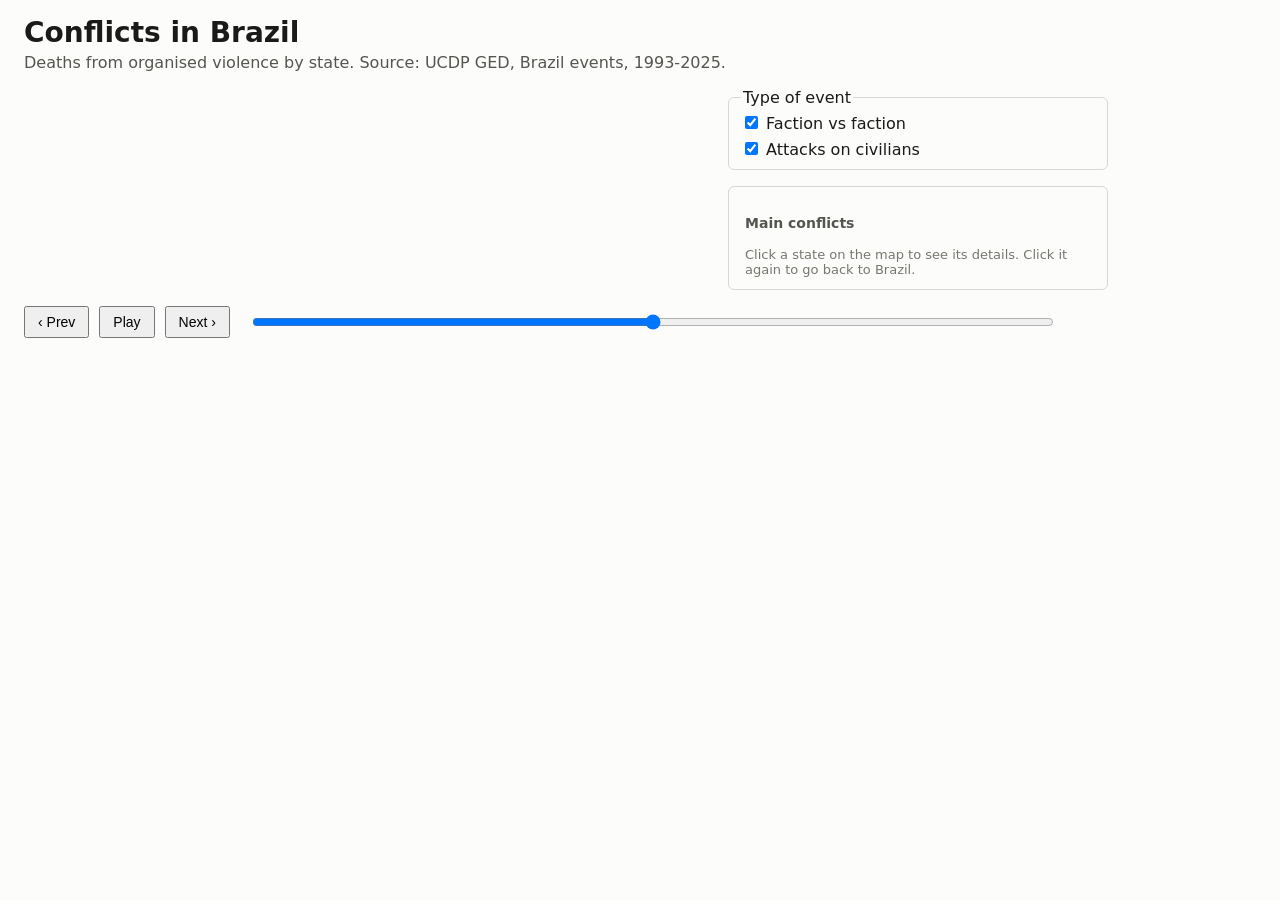
==== view1.html @ 88103f3a "First view" ====
<!DOCTYPE html>
<html lang="en">
<head>
    <meta charset="utf-8">
    <meta name="viewport" content="width=device-width, initial-scale=1">
    <title>Conflicts in Brazil - View 1</title>
    <link rel="stylesheet" href="style.css">

    <!--
        Used for loading the data, the map projection (d3.geoPath), the colour scale
        and the DOM updates. It uses the global object d3.
    -->
    <script src="https://d3js.org/d3.v7.min.js"></script>
</head>
<body>
    <header>
        <h1>Conflicts in Brazil</h1>
        <p>Deaths from organised violence by state. Source: UCDP GED, Brazil events, 1993-2025.</p>
    </header>

    <main>
        <section id="mapArea">
            <div id="map"></div>
            <div id="legend"></div>
        </section>

        <aside>
            <fieldset id="typeFilter">
                <legend>Type of event</legend>
                <label><input type="checkbox" value="faction" checked> Faction vs faction</label>
                <label><input type="checkbox" value="civilians" checked> Attacks on civilians</label>
            </fieldset>

            <div id="panel">
                <div class="panelHeader">
                    <h2 id="panelName"></h2>
                    <span id="panelYear"></span>
                </div>
                <p id="panelNumbers"></p>
                <h3>Main conflicts</h3>
                <div id="conflictList"></div>
                <p id="panelHint">Click a state on the map to see its details. Click it again to go back to Brazil.</p>
            </div>
        </aside>
    </main>

    <section id="controls">
        <button id="prevButton" aria-label="Previous year">&lsaquo; Prev</button>
        <button id="playButton" aria-label="Play through the years">Play</button>
        <button id="nextButton" aria-label="Next year">Next &rsaquo;</button>
        <span id="minYear"></span>
        <input id="yearSlider" type="range" step="1" aria-label="Year">
        <span id="maxYear"></span>
        <strong id="yearLabel"></strong>
    </section>

    <div id="tooltip"></div>

    <script src="view1.js"></script>
</body>
</html>
---- style.css ----
body {
    margin: 0;
    padding: 16px 24px;
    font-family: system-ui, sans-serif;
    color: #1a1a19;
    background: #fcfcfb;
}

header h1 {
    margin: 0;
    font-size: 28px;
}

header p {
    margin: 4px 0 16px;
    color: #55554f;
}

main {
    display: flex;
    gap: 24px;
    align-items: flex-start;
}

#mapArea {
    flex: 1 1 60%;
    max-width: 680px;
}

#map svg {
    width: 100%;
    height: auto;
}

.state {
    stroke: #fcfcfb;
    stroke-width: 1;
    cursor: pointer;
}

.state:hover {
    stroke: #1a1a19;
    stroke-width: 1.5;
}

.state.selected {
    stroke: #1a1a19;
    stroke-width: 3;
}

.stateLabel {
    font-size: 10px;
    text-anchor: middle;
    pointer-events: none;
}

#legend {
    display: flex;
    align-items: center;
    gap: 14px;
    font-size: 13px;
    color: #55554f;
}

#legend span {
    display: inline-flex;
    align-items: center;
    gap: 5px;
}

#legend i {
    width: 16px;
    height: 12px;
    border-radius: 2px;
    display: inline-block;
}

aside {
    flex: 1 1 40%;
    max-width: 380px;
}

#typeFilter {
    display: flex;
    flex-direction: column;
    gap: 6px;
    margin: 0 0 16px;
    border: 1px solid #d8d7d2;
    border-radius: 6px;
}

#panel {
    border: 1px solid #d8d7d2;
    border-radius: 6px;
    padding: 12px 16px;
}

.panelHeader {
    display: flex;
    justify-content: space-between;
    align-items: baseline;
}

#panel h2 {
    margin: 0;
    font-size: 22px;
}

#panel h3 {
    margin: 16px 0 6px;
    font-size: 14px;
    color: #55554f;
}

#panelNumbers {
    margin: 8px 0 0;
    font-size: 18px;
}

#panelHint {
    margin: 16px 0 0;
    font-size: 13px;
    color: #77776f;
}

.conflictRow {
    margin-bottom: 8px;
    font-size: 14px;
}

.conflictBar {
    display: flex;
    align-items: center;
    gap: 8px;
}

.conflictBar div {
    height: 8px;
    border-radius: 0 4px 4px 0;
    background: #256abf;
}

#controls {
    display: flex;
    align-items: center;
    gap: 10px;
    margin-top: 16px;
    max-width: 1100px;
}

#controls button {
    padding: 6px 12px;
    font-size: 14px;
    cursor: pointer;
}

#yearSlider {
    flex: 1;
}

#yearLabel {
    min-width: 48px;
    font-size: 20px;
}

#tooltip {
    position: fixed;
    display: none;
    padding: 6px 10px;
    font-size: 13px;
    color: #fcfcfb;
    background: #1a1a19;
    border-radius: 4px;
    pointer-events: none;
}

@media (max-width: 800px) {
    main {
        flex-direction: column;
    }
}
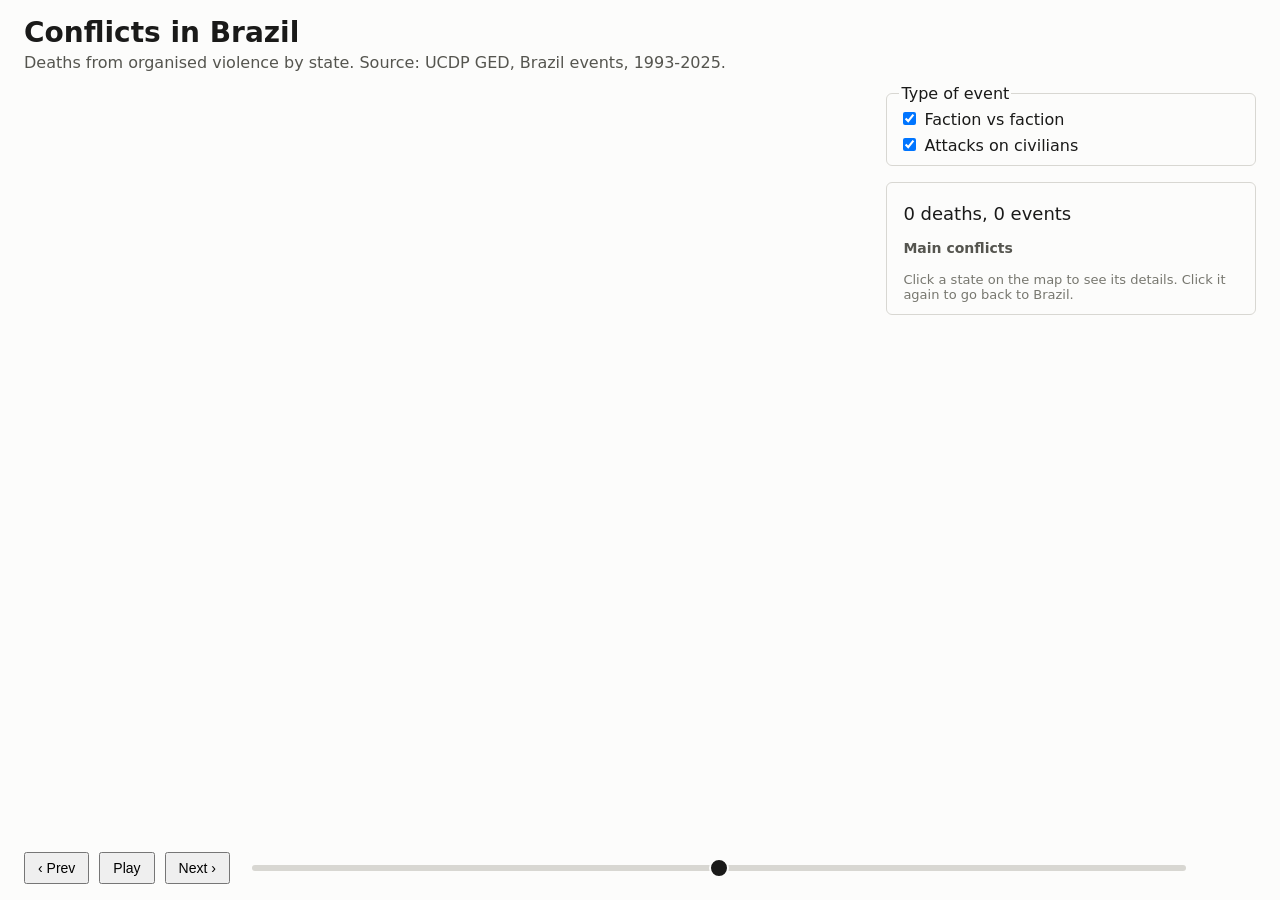
==== commit ccfaf99b: "smoother transitions in video player" ====
--- a/view1.html
+++ b/view1.html
@@ -36,7 +36,7 @@
                     <h2 id="panelName"></h2>
                     <span id="panelYear"></span>
                 </div>
-                <p id="panelNumbers"></p>
+                <p id="panelNumbers"><span id="panelDeaths">0</span> deaths, <span id="panelEvents">0</span> events</p>
                 <h3>Main conflicts</h3>
                 <div id="conflictList"></div>
                 <p id="panelHint">Click a state on the map to see its details. Click it again to go back to Brazil.</p>
--- a/style.css
+++ b/style.css
@@ -1,6 +1,10 @@
 body {
     margin: 0;
     padding: 16px 24px;
+    height: 100vh;
+    box-sizing: border-box;
+    display: flex;
+    flex-direction: column;
     font-family: system-ui, sans-serif;
     color: #1a1a19;
     background: #fcfcfb;
@@ -12,24 +16,33 @@
 }
 
 header p {
-    margin: 4px 0 16px;
+    margin: 4px 0 12px;
     color: #55554f;
 }
 
+/* the main area takes all the space left between the title and the slider */
 main {
+    flex: 1;
+    min-height: 0;
     display: flex;
     gap: 24px;
-    align-items: flex-start;
 }
 
 #mapArea {
-    flex: 1 1 60%;
-    max-width: 680px;
+    flex: 1;
+    min-width: 0;
+    display: flex;
+    flex-direction: column;
+}
+
+#map {
+    flex: 1;
+    min-height: 0;
 }
 
 #map svg {
     width: 100%;
-    height: auto;
+    height: 100%;
 }
 
 .state {
@@ -58,6 +71,7 @@
     display: flex;
     align-items: center;
     gap: 14px;
+    padding-top: 8px;
     font-size: 13px;
     color: #55554f;
 }
@@ -76,8 +90,8 @@
 }
 
 aside {
-    flex: 1 1 40%;
-    max-width: 380px;
+    flex: 0 0 clamp(320px, 30%, 480px);
+    overflow-y: auto;
 }
 
 #typeFilter {
@@ -144,8 +158,7 @@
     display: flex;
     align-items: center;
     gap: 10px;
-    margin-top: 16px;
-    max-width: 1100px;
+    padding-top: 12px;
 }
 
 #controls button {
@@ -154,8 +167,44 @@
     cursor: pointer;
 }
 
+/* one grey track and one round handle: no colour on the left side, so it does not look like a range */
 #yearSlider {
     flex: 1;
+    height: 20px;
+    background: transparent;
+    -webkit-appearance: none;
+    appearance: none;
+    cursor: pointer;
+}
+
+#yearSlider::-webkit-slider-runnable-track {
+    height: 6px;
+    border-radius: 3px;
+    background: #d8d7d2;
+}
+
+#yearSlider::-webkit-slider-thumb {
+    -webkit-appearance: none;
+    width: 20px;
+    height: 20px;
+    margin-top: -7px;
+    border: 2px solid #fcfcfb;
+    border-radius: 50%;
+    background: #1a1a19;
+}
+
+#yearSlider::-moz-range-track {
+    height: 6px;
+    border-radius: 3px;
+    background: #d8d7d2;
+}
+
+#yearSlider::-moz-range-thumb {
+    width: 16px;
+    height: 16px;
+    border: 2px solid #fcfcfb;
+    border-radius: 50%;
+    background: #1a1a19;
 }
 
 #yearLabel {
@@ -174,8 +223,21 @@
     pointer-events: none;
 }
 
+/* narrow screens: stack the map and the panel, and let the page scroll */
 @media (max-width: 800px) {
+    body {
+        height: auto;
+    }
+
     main {
         flex-direction: column;
     }
-}
+
+    #map {
+        height: 70vh;
+    }
+
+    aside {
+        flex: none;
+    }
+}
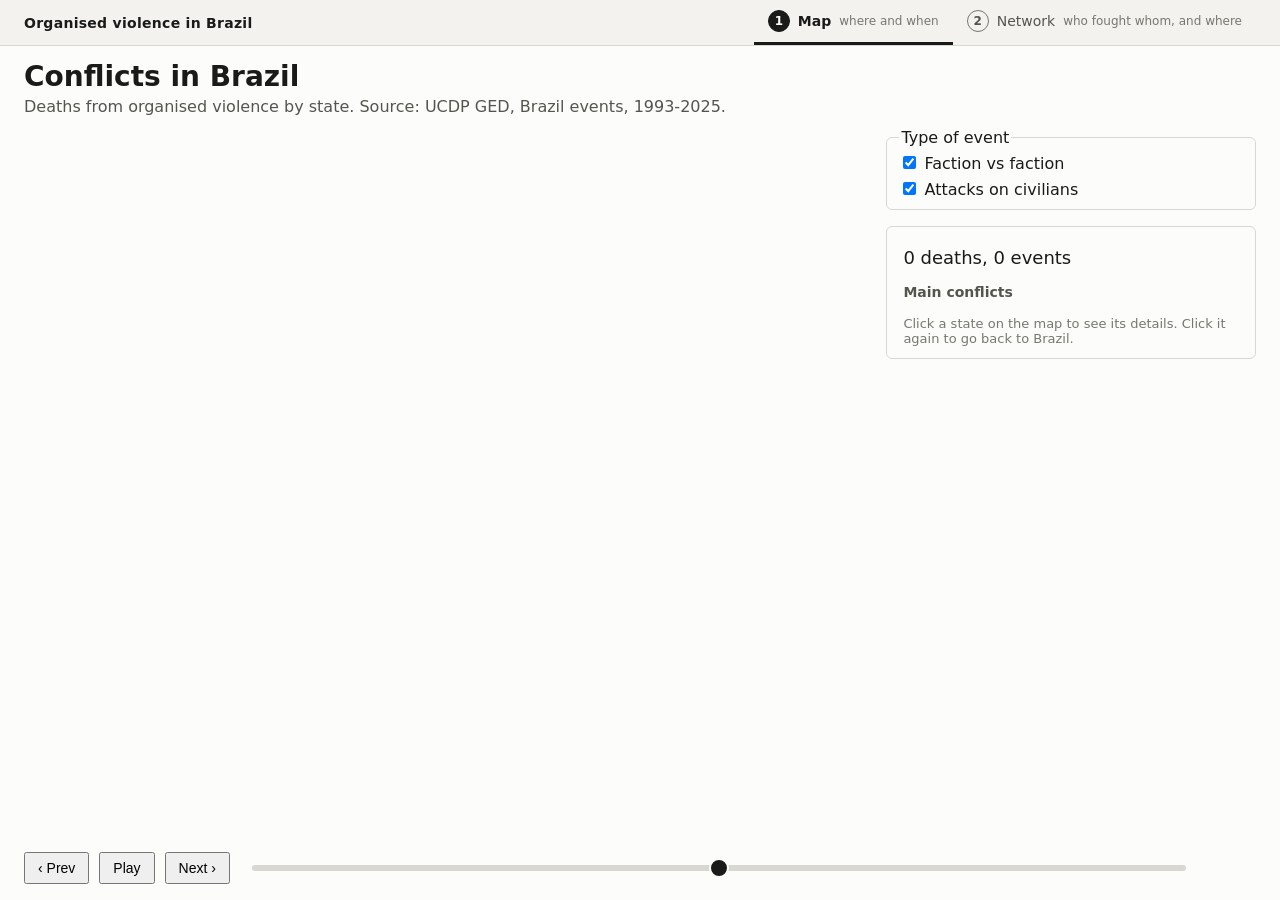
==== commit 27b6e077: "fix: slider in view 1 now works" ====
--- a/view1.html
+++ b/view1.html
@@ -13,6 +13,14 @@
     <script src="https://d3js.org/d3.v7.min.js"></script>
 </head>
 <body>
+    <nav class="navbar" aria-label="Views">
+        <span class="navBrand">Organised violence in Brazil</span>
+        <ul>
+            <li><a href="view1.html" aria-current="page"><span class="navNumber">1</span> Map <small>where and when</small></a></li>
+            <li><a href="view2.html"><span class="navNumber">2</span> Network <small>who fought whom, and where</small></a></li>
+        </ul>
+    </nav>
+
     <header>
         <h1>Conflicts in Brazil</h1>
         <p>Deaths from organised violence by state. Source: UCDP GED, Brazil events, 1993-2025.</p>
--- a/style.css
+++ b/style.css
@@ -223,6 +223,366 @@
     pointer-events: none;
 }
 
+/* ---------------------------------------------------------------- shared: links between the views */
+
+/* a full-width bar: the negative margins cancel the padding of the body */
+.navbar {
+    flex: none;
+    display: flex;
+    align-items: stretch;
+    justify-content: space-between;
+    flex-wrap: wrap;
+    gap: 0 24px;
+    margin: -16px -24px 14px;
+    padding: 0 24px;
+    border-bottom: 1px solid #d8d7d2;
+    background: #f3f2ef;
+}
+
+.navBrand {
+    display: flex;
+    align-items: center;
+    padding: 10px 0;
+    font-size: 14px;
+    font-weight: bold;
+    letter-spacing: 0.02em;
+}
+
+.navbar ul {
+    display: flex;
+    margin: 0;
+    padding: 0;
+    list-style: none;
+}
+
+/* each view is a tab: number, name and the question it answers */
+.navbar a {
+    display: flex;
+    align-items: center;
+    gap: 8px;
+    height: 100%;
+    box-sizing: border-box;
+    padding: 10px 14px;
+    border-bottom: 3px solid transparent;
+    color: #55554f;
+    font-size: 14px;
+    text-decoration: none;
+}
+
+.navbar a:hover {
+    color: #1a1a19;
+    background: #e6e5e1;
+}
+
+.navbar a:focus-visible {
+    outline: 2px solid #256abf;
+    outline-offset: -2px;
+}
+
+.navbar a[aria-current="page"] {
+    color: #1a1a19;
+    font-weight: bold;
+    border-bottom-color: #1a1a19;
+}
+
+.navNumber {
+    display: inline-grid;
+    place-items: center;
+    width: 20px;
+    height: 20px;
+    border-radius: 50%;
+    border: 1px solid #77766f;
+    font-size: 12px;
+    font-weight: bold;
+}
+
+.navbar a[aria-current="page"] .navNumber {
+    color: #fcfcfb;
+    background: #1a1a19;
+    border-color: #1a1a19;
+}
+
+.navbar small {
+    color: #77776f;
+    font-size: 12px;
+    font-weight: normal;
+}
+
+
+/* ---------------------------------------------------------------- View 2 */
+
+.headerRow {
+    display: flex;
+    justify-content: space-between;
+    align-items: flex-start;
+    gap: 24px;
+    flex-wrap: wrap;
+}
+
+#typeFilter.inline {
+    flex-direction: row;
+    align-items: center;
+    gap: 16px;
+    margin: 4px 0 12px;
+}
+
+.viewArea {
+    flex: 1;
+    min-width: 0;
+    display: flex;
+    flex-direction: column;
+}
+
+.frame {
+    flex: 1;
+    min-height: 0;
+    border: 1px solid #d8d7d2;
+    border-radius: 6px;
+    /* the zoomed map must not spill outside its frame */
+    overflow: hidden;
+}
+
+.frame svg {
+    width: 100%;
+    height: 100%;
+    display: block;
+}
+
+.legendRow {
+    display: flex;
+    flex-wrap: wrap;
+    align-items: center;
+    gap: 6px 18px;
+    padding-top: 8px;
+    font-size: 13px;
+    color: #55554f;
+}
+
+.legendRow span {
+    display: inline-flex;
+    align-items: center;
+    gap: 5px;
+}
+
+.legendRow i {
+    width: 16px;
+    height: 12px;
+    border-radius: 2px;
+    display: inline-block;
+}
+
+.legendLine {
+    stroke: #55554f;
+    stroke-width: 3;
+}
+
+.background {
+    fill: transparent;
+}
+
+.link {
+    stroke: #77766f;
+}
+
+/* attacks on civilians: dotted, as in the sketch */
+.link.civilians,
+.legendLine.civilians {
+    stroke-dasharray: 2 5;
+    stroke-linecap: round;
+}
+
+.link.active {
+    stroke: #1a1a19;
+}
+
+.link.faded {
+    stroke: #c9c8c3;
+}
+
+.hit {
+    stroke: transparent;
+    stroke-width: 14;
+    cursor: pointer;
+}
+
+.node {
+    cursor: grab;
+}
+
+.node circle {
+    fill: #e6e5e1;
+    stroke: #1a1a19;
+    stroke-width: 1.5;
+}
+
+.node.related circle {
+    fill: #9b9a94;
+}
+
+.node.selected circle {
+    fill: #1a1a19;
+    stroke-width: 3;
+}
+
+/* white halo so the labels stay readable over the links */
+.node text {
+    font-size: 11px;
+    paint-order: stroke;
+    stroke: #fcfcfb;
+    stroke-width: 3.5px;
+    stroke-linejoin: round;
+    pointer-events: none;
+}
+
+/* the states are scaled by the zoom: non-scaling-stroke keeps the borders thin */
+.outline {
+    fill: #f3f2ef;
+    stroke: #c9c8c3;
+    stroke-width: 0.8;
+    vector-effect: non-scaling-stroke;
+    cursor: pointer;
+    transition: fill 0.3s;
+}
+
+.outline:hover {
+    fill: #e6e5e1;
+}
+
+.outline.selected {
+    fill: #fcfcfb;
+    stroke: #1a1a19;
+    stroke-width: 2;
+}
+
+.outline.faded {
+    fill: #f8f7f5;
+    stroke: #e3e2de;
+}
+
+.place {
+    fill-opacity: 0.8;
+    stroke: #1a1a19;
+    stroke-width: 0.8;
+}
+
+.areaTitle {
+    display: flex;
+    align-items: center;
+    justify-content: space-between;
+    gap: 12px;
+    min-height: 30px;
+    margin-bottom: 6px;
+}
+
+.areaTitle h2 {
+    margin: 0;
+    font-size: 16px;
+}
+
+.areaTitle button {
+    padding: 4px 10px;
+    font-size: 13px;
+    cursor: pointer;
+}
+
+#caption p {
+    margin: 4px 0 0;
+    font-size: 14px;
+}
+
+#captionTitle {
+    font-weight: bold;
+    font-size: 16px;
+}
+
+#captionTitle.hint {
+    font-weight: normal;
+}
+
+#captionNote {
+    color: #77776f;
+    font-size: 12px;
+}
+
+/* two range inputs on top of each other: only the handles take the mouse */
+#yearRange {
+    position: relative;
+    flex: 1;
+    height: 20px;
+}
+
+.rangeTrack {
+    position: absolute;
+    left: 0;
+    right: 0;
+    top: 7px;
+    height: 6px;
+    border-radius: 3px;
+    background: #d8d7d2;
+}
+
+#rangeFill {
+    position: absolute;
+    top: 0;
+    height: 6px;
+    background: #55554f;
+}
+
+#yearRange input {
+    position: absolute;
+    left: 0;
+    top: 0;
+    width: 100%;
+    height: 20px;
+    margin: 0;
+    background: transparent;
+    pointer-events: none;
+    -webkit-appearance: none;
+    appearance: none;
+}
+
+#yearRange input::-webkit-slider-runnable-track {
+    height: 20px;
+    background: transparent;
+}
+
+#yearRange input::-webkit-slider-thumb {
+    -webkit-appearance: none;
+    pointer-events: auto;
+    box-sizing: border-box;
+    width: 20px;
+    height: 20px;
+    border: 2px solid #fcfcfb;
+    border-radius: 50%;
+    background: #1a1a19;
+    cursor: grab;
+}
+
+#yearRange input::-moz-range-track {
+    background: transparent;
+}
+
+#yearRange input::-moz-range-thumb {
+    pointer-events: auto;
+    box-sizing: border-box;
+    width: 20px;
+    height: 20px;
+    border: 2px solid #fcfcfb;
+    border-radius: 50%;
+    background: #1a1a19;
+    cursor: grab;
+}
+
+#controls label {
+    white-space: nowrap;
+    font-size: 14px;
+}
+
+#yearLabel.range {
+    min-width: 96px;
+}
+
+
 /* narrow screens: stack the map and the panel, and let the page scroll */
 @media (max-width: 800px) {
     body {
@@ -237,6 +597,16 @@
         height: 70vh;
     }
 
+    .frame {
+        flex: none;
+        height: 70vh;
+    }
+
+    /* the questions next to the tab names do not fit on a phone */
+    .navbar small {
+        display: none;
+    }
+
     aside {
         flex: none;
     }
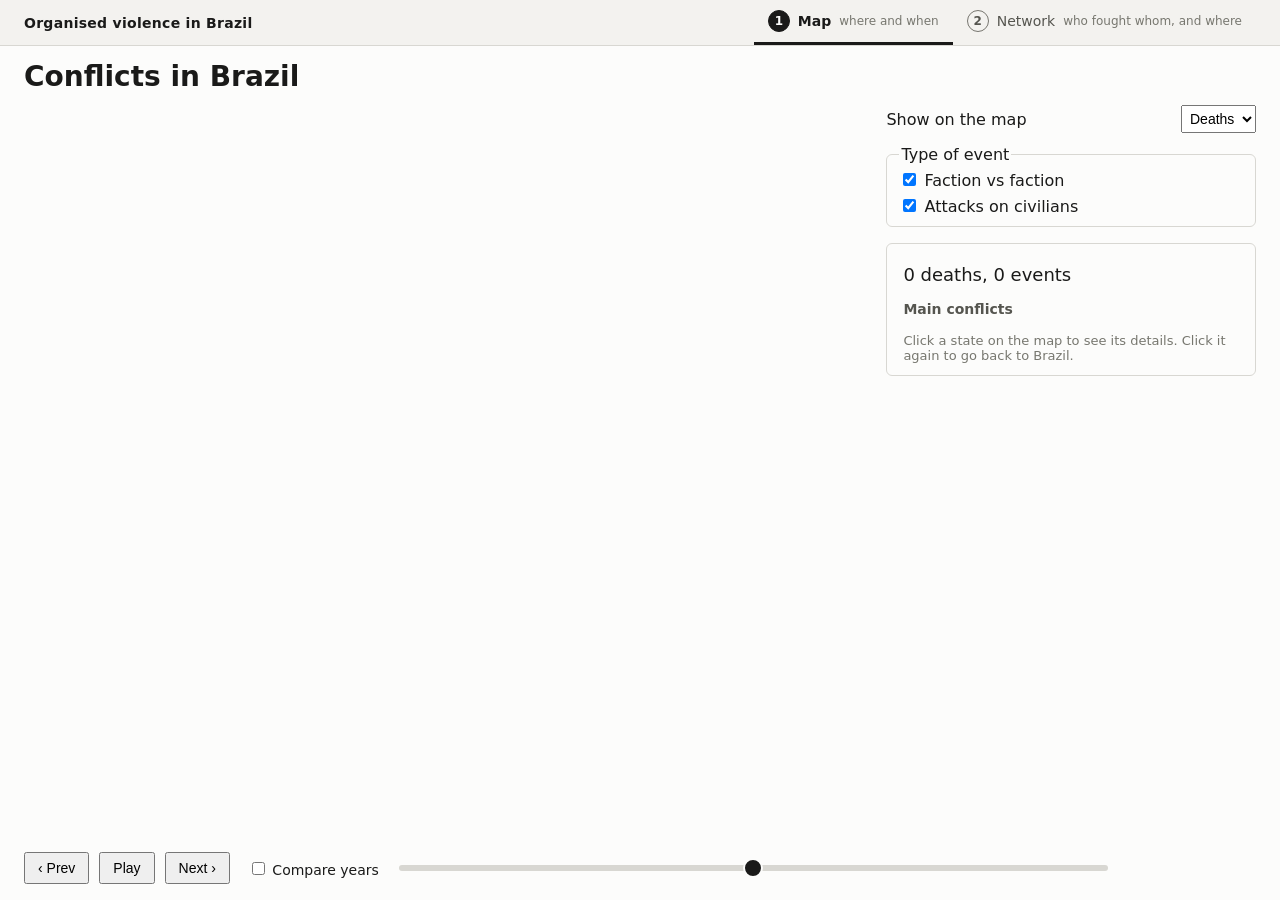
==== commit d2533d92: "Add compare" ====
--- a/view1.html
+++ b/view1.html
@@ -23,7 +23,7 @@
 
     <header>
         <h1>Conflicts in Brazil</h1>
-        <p>Deaths from organised violence by state. Source: UCDP GED, Brazil events, 1993-2025.</p>
+        <p id="subtitle"></p>
     </header>
 
     <main>
@@ -33,6 +33,13 @@
         </section>
 
         <aside>
+            <label id="metricPicker">Show on the map
+                <select id="metricSelect">
+                    <option value="deaths">Deaths</option>
+                    <option value="events">Events</option>
+                </select>
+            </label>
+
             <fieldset id="typeFilter">
                 <legend>Type of event</legend>
                 <label><input type="checkbox" value="faction" checked> Faction vs faction</label>
@@ -45,7 +52,8 @@
                     <span id="panelYear"></span>
                 </div>
                 <p id="panelNumbers"><span id="panelDeaths">0</span> deaths, <span id="panelEvents">0</span> events</p>
-                <h3>Main conflicts</h3>
+                <p id="panelCompare"></p>
+                <h3 id="conflictTitle">Main conflicts</h3>
                 <div id="conflictList"></div>
                 <p id="panelHint">Click a state on the map to see its details. Click it again to go back to Brazil.</p>
             </div>
@@ -56,8 +64,13 @@
         <button id="prevButton" aria-label="Previous year">&lsaquo; Prev</button>
         <button id="playButton" aria-label="Play through the years">Play</button>
         <button id="nextButton" aria-label="Next year">Next &rsaquo;</button>
+        <label id="compareLabel"><input type="checkbox" id="compareToggle"> Compare years</label>
         <span id="minYear"></span>
-        <input id="yearSlider" type="range" step="1" aria-label="Year">
+        <div id="yearRange" class="compareRange">
+            <div class="rangeTrack"><div id="rangeFill"></div></div>
+            <input id="baseSlider" type="range" step="1" aria-label="Year to compare with" hidden>
+            <input id="yearSlider" type="range" step="1" aria-label="Year">
+        </div>
         <span id="maxYear"></span>
         <strong id="yearLabel"></strong>
     </section>
--- a/style.css
+++ b/style.css
@@ -72,6 +72,9 @@
     align-items: center;
     gap: 14px;
     padding-top: 8px;
+    /* the same height in both modes (the compare colour bar is taller), so the page does not move */
+    height: 44px;
+    box-sizing: border-box;
     font-size: 13px;
     color: #55554f;
 }
@@ -94,6 +97,19 @@
     overflow-y: auto;
 }
 
+#metricPicker {
+    display: flex;
+    align-items: center;
+    justify-content: space-between;
+    gap: 8px;
+    margin-bottom: 12px;
+}
+
+#metricSelect {
+    padding: 4px;
+    font-size: 14px;
+}
+
 #typeFilter {
     display: flex;
     flex-direction: column;
@@ -168,47 +184,46 @@
 }
 
 /* one grey track and one round handle: no colour on the left side, so it does not look like a range */
-#yearSlider {
-    flex: 1;
-    height: 20px;
-    background: transparent;
-    -webkit-appearance: none;
-    appearance: none;
-    cursor: pointer;
-}
-
-#yearSlider::-webkit-slider-runnable-track {
-    height: 6px;
-    border-radius: 3px;
-    background: #d8d7d2;
-}
-
-#yearSlider::-webkit-slider-thumb {
-    -webkit-appearance: none;
-    width: 20px;
-    height: 20px;
-    margin-top: -7px;
-    border: 2px solid #fcfcfb;
-    border-radius: 50%;
-    background: #1a1a19;
-}
-
-#yearSlider::-moz-range-track {
-    height: 6px;
-    border-radius: 3px;
-    background: #d8d7d2;
-}
-
-#yearSlider::-moz-range-thumb {
-    width: 16px;
-    height: 16px;
-    border: 2px solid #fcfcfb;
-    border-radius: 50%;
-    background: #1a1a19;
+#compareLabel {
+    white-space: nowrap;
+    margin-left: 8px;
+}
+
+#panelCompare {
+    display: none;
+    margin: 4px 0 0;
+    font-size: 14px;
+    color: #55554f;
+}
+
+/* the colour bar of the compare mode: the marks sit under the bar, centred on their position */
+#legend .changeLegend {
+    position: relative;
+    display: block;
+    width: 260px;
+    height: 34px;
+    margin: 0 24px 0 28px;
+    align-self: flex-start;
+}
+
+#legend .changeBar {
+    display: block;
+    width: 100%;
+    height: 12px;
+    border-radius: 2px;
+}
+
+#legend .changeLegend b {
+    position: absolute;
+    top: 16px;
+    transform: translateX(-50%);
+    font-size: 12px;
+    font-weight: 400;
 }
 
 #yearLabel {
-    min-width: 48px;
+    min-width: 128px;
+    text-align: right;
     font-size: 20px;
 }
 
@@ -448,6 +463,18 @@
     fill: #e6e5e1;
 }
 
+/* state codes on the map of View 2: grey text with a light halo so the dots do not hide them */
+.outlineLabel {
+    font-size: 10px;
+    text-anchor: middle;
+    fill: #66655f;
+    stroke: #f3f2ef;
+    stroke-width: 2px;
+    paint-order: stroke;
+    stroke-linejoin: round;
+    pointer-events: none;
+}
+
 .outline.selected {
     fill: #fcfcfb;
     stroke: #1a1a19;
@@ -483,6 +510,11 @@
     padding: 4px 10px;
     font-size: 13px;
     cursor: pointer;
+}
+
+.areaTitle button[aria-pressed="true"] {
+    color: #fcfcfb;
+    background: #1a1a19;
 }
 
 #caption p {
@@ -558,6 +590,11 @@
     cursor: grab;
 }
 
+/* Firefox paints the part before the handle by default, this removes it */
+#yearRange input::-moz-range-progress {
+    background: transparent;
+}
+
 #yearRange input::-moz-range-track {
     background: transparent;
 }
@@ -611,3 +648,14 @@
         flex: none;
     }
 }
+
+/* View 1: the fill between the two handles of the compare mode is black, and a single handle
+   can be moved by clicking anywhere on the track (with two handles only the handles take the mouse) */
+.compareRange #rangeFill {
+    background: #1a1a19;
+}
+
+#yearRange:not(.comparing) #yearSlider {
+    pointer-events: auto;
+    cursor: pointer;
+}
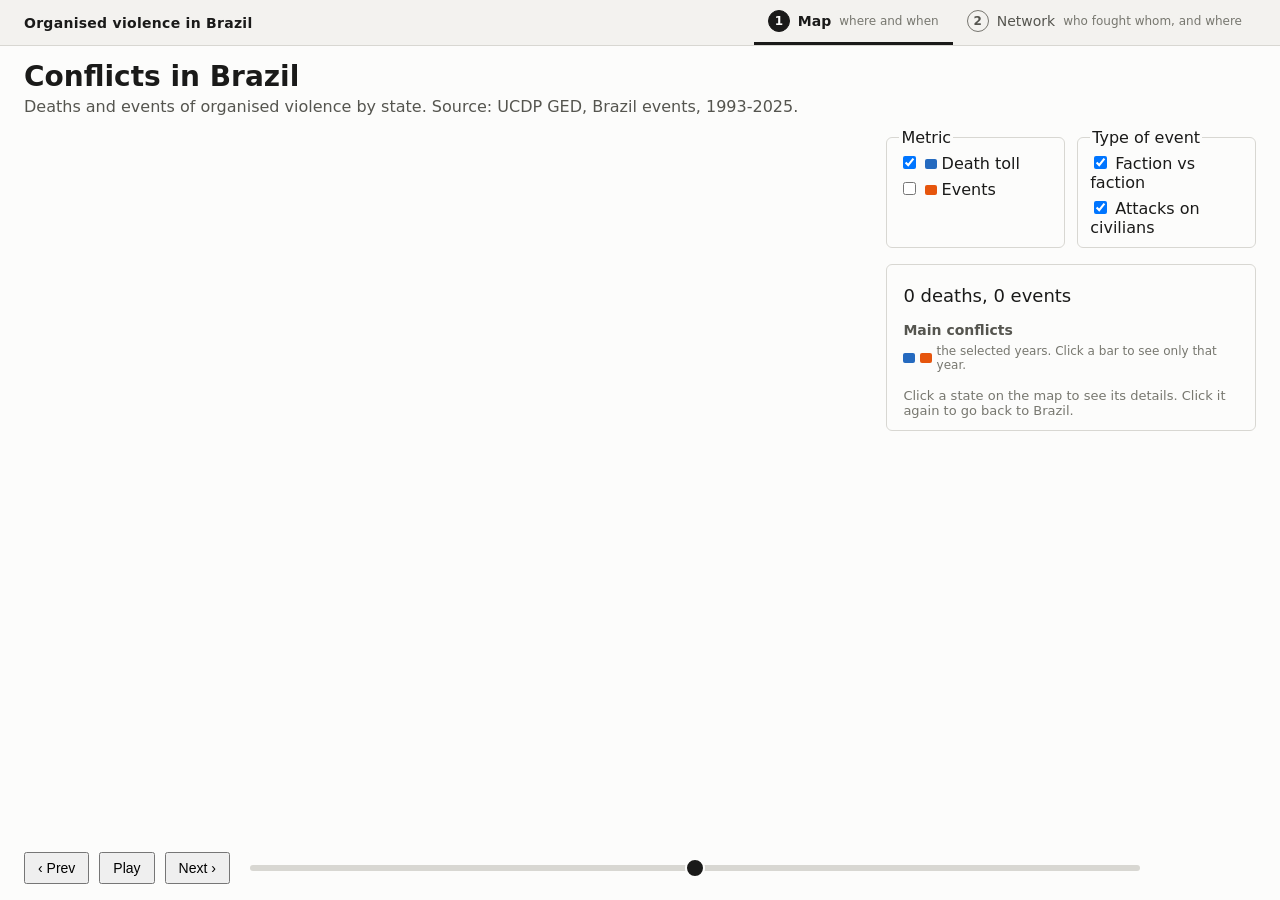
==== commit aca73c46: "map per metric in view1; year slider fixed" ====
--- a/view1.html
+++ b/view1.html
@@ -7,8 +7,8 @@
     <link rel="stylesheet" href="style.css">
 
     <!--
-        Used for loading the data, the map projection (d3.geoPath), the colour scale
-        and the DOM updates. It uses the global object d3.
+        Used for loading the data, the map projection (d3.geoPath), the colour scale,
+        the bar charts over time (scales and axes) and the DOM updates. It uses the global object d3.
     -->
     <script src="https://d3js.org/d3.v7.min.js"></script>
 </head>
@@ -23,56 +23,59 @@
 
     <header>
         <h1>Conflicts in Brazil</h1>
-        <p id="subtitle"></p>
+        <p>Deaths and events of organised violence by state. Source: UCDP GED, Brazil events, 1993-2025.</p>
     </header>
 
     <main>
         <section id="mapArea">
+            <!-- one map per metric shown, each with its own legend -->
             <div id="map"></div>
-            <div id="legend"></div>
         </section>
 
         <aside>
-            <label id="metricPicker">Show on the map
-                <select id="metricSelect">
-                    <option value="deaths">Deaths</option>
-                    <option value="events">Events</option>
-                </select>
-            </label>
-
-            <fieldset id="typeFilter">
-                <legend>Type of event</legend>
-                <label><input type="checkbox" value="faction" checked> Faction vs faction</label>
-                <label><input type="checkbox" value="civilians" checked> Attacks on civilians</label>
-            </fieldset>
+            <div class="filterRow">
+                <fieldset id="metricFilter">
+                    <legend>Metric</legend>
+                    <label><input type="checkbox" value="deaths" checked> <i class="metricSwatch deaths"></i> Death toll</label>
+                    <label><input type="checkbox" value="events"> <i class="metricSwatch events"></i> Events</label>
+                </fieldset>
+                <fieldset id="typeFilter">
+                    <legend>Type of event</legend>
+                    <label><input type="checkbox" value="faction" checked> Faction vs faction</label>
+                    <label><input type="checkbox" value="civilians" checked> Attacks on civilians</label>
+                </fieldset>
+            </div>
 
             <div id="panel">
                 <div class="panelHeader">
                     <h2 id="panelName"></h2>
                     <span id="panelYear"></span>
                 </div>
-                <p id="panelNumbers"><span id="panelDeaths">0</span> deaths, <span id="panelEvents">0</span> events</p>
-                <p id="panelCompare"></p>
+                <p id="panelNumbers"><span id="panelDeaths" data-metric="deaths">0 deaths</span><span data-metric="both">, </span><span id="panelEvents" data-metric="events">0 events</span></p>
                 <h3 id="conflictTitle">Main conflicts</h3>
                 <div id="conflictList"></div>
+
+                <!-- one bar chart per metric shown -->
+                <div id="trends"></div>
+                <p class="trendNote"><i class="metricSwatch deaths" data-metric="deaths"></i><i class="metricSwatch events" data-metric="events"></i> the selected years. Click a bar to see only that year.</p>
+
                 <p id="panelHint">Click a state on the map to see its details. Click it again to go back to Brazil.</p>
             </div>
         </aside>
     </main>
 
     <section id="controls">
-        <button id="prevButton" aria-label="Previous year">&lsaquo; Prev</button>
+        <button id="prevButton" aria-label="Move the years one year back">&lsaquo; Prev</button>
         <button id="playButton" aria-label="Play through the years">Play</button>
-        <button id="nextButton" aria-label="Next year">Next &rsaquo;</button>
-        <label id="compareLabel"><input type="checkbox" id="compareToggle"> Compare years</label>
+        <button id="nextButton" aria-label="Move the years one year forward">Next &rsaquo;</button>
         <span id="minYear"></span>
-        <div id="yearRange" class="compareRange">
+        <div id="yearRange">
             <div class="rangeTrack"><div id="rangeFill"></div></div>
-            <input id="baseSlider" type="range" step="1" aria-label="Year to compare with" hidden>
-            <input id="yearSlider" type="range" step="1" aria-label="Year">
+            <input id="startSlider" type="range" step="1" aria-label="First year">
+            <input id="endSlider" type="range" step="1" aria-label="Last year">
         </div>
         <span id="maxYear"></span>
-        <strong id="yearLabel"></strong>
+        <strong id="yearLabel" class="range"></strong>
     </section>
 
     <div id="tooltip"></div>
--- a/style.css
+++ b/style.css
@@ -35,14 +35,25 @@
     flex-direction: column;
 }
 
+/* one map per metric shown, side by side */
 #map {
     flex: 1;
     min-height: 0;
-}
-
-#map svg {
+    display: flex;
+    gap: 16px;
+}
+
+.mapCell {
+    flex: 1;
+    min-width: 0;
+    display: flex;
+    flex-direction: column;
+}
+
+.mapCell svg {
+    flex: 1;
+    min-height: 0;
     width: 100%;
-    height: 100%;
 }
 
 .state {
@@ -67,25 +78,23 @@
     pointer-events: none;
 }
 
-#legend {
-    display: flex;
-    align-items: center;
-    gap: 14px;
+.mapLegend {
+    display: flex;
+    flex-wrap: wrap;
+    align-items: center;
+    gap: 4px 14px;
     padding-top: 8px;
-    /* the same height in both modes (the compare colour bar is taller), so the page does not move */
-    height: 44px;
-    box-sizing: border-box;
     font-size: 13px;
     color: #55554f;
 }
 
-#legend span {
+.mapLegend span {
     display: inline-flex;
     align-items: center;
     gap: 5px;
 }
 
-#legend i {
+.mapLegend i {
     width: 16px;
     height: 12px;
     border-radius: 2px;
@@ -97,20 +106,8 @@
     overflow-y: auto;
 }
 
-#metricPicker {
-    display: flex;
-    align-items: center;
-    justify-content: space-between;
-    gap: 8px;
-    margin-bottom: 12px;
-}
-
-#metricSelect {
-    padding: 4px;
-    font-size: 14px;
-}
-
-#typeFilter {
+#typeFilter,
+#metricFilter {
     display: flex;
     flex-direction: column;
     gap: 6px;
@@ -119,6 +116,33 @@
     border-radius: 6px;
 }
 
+/* the metric and type filters of View 1, next to each other */
+.filterRow {
+    display: flex;
+    flex-wrap: wrap;
+    gap: 0 12px;
+}
+
+.filterRow fieldset {
+    flex: 1;
+}
+
+/* the hue of each metric, the same in the maps, the bars and the charts */
+.metricSwatch {
+    display: inline-block;
+    width: 12px;
+    height: 10px;
+    border-radius: 2px;
+}
+
+.metricSwatch.deaths {
+    background: #256abf;
+}
+
+.metricSwatch.events {
+    background: #e6550d;
+}
+
 #panel {
     border: 1px solid #d8d7d2;
     border-radius: 6px;
@@ -164,12 +188,62 @@
     gap: 8px;
 }
 
+/* the number keeps its unit on one line, the bar gets shorter instead */
+.conflictBar span {
+    white-space: nowrap;
+}
+
 .conflictBar div {
     height: 8px;
     border-radius: 0 4px 4px 0;
     background: #256abf;
 }
 
+/* bar charts of the deaths and events per year, under the details */
+.trendChart svg {
+    width: 100%;
+    display: block;
+}
+
+.trendGrid line {
+    stroke: #e6e5e1;
+}
+
+.trendGrid .domain {
+    display: none;
+}
+
+.trendGrid text,
+.trendAxis text {
+    fill: #77776f;
+    font-size: 11px;
+}
+
+.trendAxis .domain,
+.trendAxis line {
+    stroke: #9b9a94;
+}
+
+.trendHit {
+    fill: transparent;
+    cursor: pointer;
+}
+
+/* the css fill wins over the fill attribute that the transitions set */
+.trendBar.hovered {
+    fill: #1a1a19;
+}
+
+.trendNote {
+    display: flex;
+    align-items: center;
+    gap: 5px;
+    margin: 6px 0 0;
+    font-size: 12px;
+    color: #77776f;
+}
+
+
 #controls {
     display: flex;
     align-items: center;
@@ -183,47 +257,8 @@
     cursor: pointer;
 }
 
-/* one grey track and one round handle: no colour on the left side, so it does not look like a range */
-#compareLabel {
-    white-space: nowrap;
-    margin-left: 8px;
-}
-
-#panelCompare {
-    display: none;
-    margin: 4px 0 0;
-    font-size: 14px;
-    color: #55554f;
-}
-
-/* the colour bar of the compare mode: the marks sit under the bar, centred on their position */
-#legend .changeLegend {
-    position: relative;
-    display: block;
-    width: 260px;
-    height: 34px;
-    margin: 0 24px 0 28px;
-    align-self: flex-start;
-}
-
-#legend .changeBar {
-    display: block;
-    width: 100%;
-    height: 12px;
-    border-radius: 2px;
-}
-
-#legend .changeLegend b {
-    position: absolute;
-    top: 16px;
-    transform: translateX(-50%);
-    font-size: 12px;
-    font-weight: 400;
-}
-
 #yearLabel {
-    min-width: 128px;
-    text-align: right;
+    min-width: 48px;
     font-size: 20px;
 }
 
@@ -536,7 +571,7 @@
     font-size: 12px;
 }
 
-/* two range inputs on top of each other: only the handles take the mouse */
+/* year interval of both views: two range inputs on top of each other, only the handles take the mouse */
 #yearRange {
     position: relative;
     flex: 1;
@@ -590,11 +625,6 @@
     cursor: grab;
 }
 
-/* Firefox paints the part before the handle by default, this removes it */
-#yearRange input::-moz-range-progress {
-    background: transparent;
-}
-
 #yearRange input::-moz-range-track {
     background: transparent;
 }
@@ -631,6 +661,11 @@
     }
 
     #map {
+        flex-direction: column;
+    }
+
+    .mapCell {
+        flex: none;
         height: 70vh;
     }
 
@@ -648,14 +683,3 @@
         flex: none;
     }
 }
-
-/* View 1: the fill between the two handles of the compare mode is black, and a single handle
-   can be moved by clicking anywhere on the track (with two handles only the handles take the mouse) */
-.compareRange #rangeFill {
-    background: #1a1a19;
-}
-
-#yearRange:not(.comparing) #yearSlider {
-    pointer-events: auto;
-    cursor: pointer;
-}
